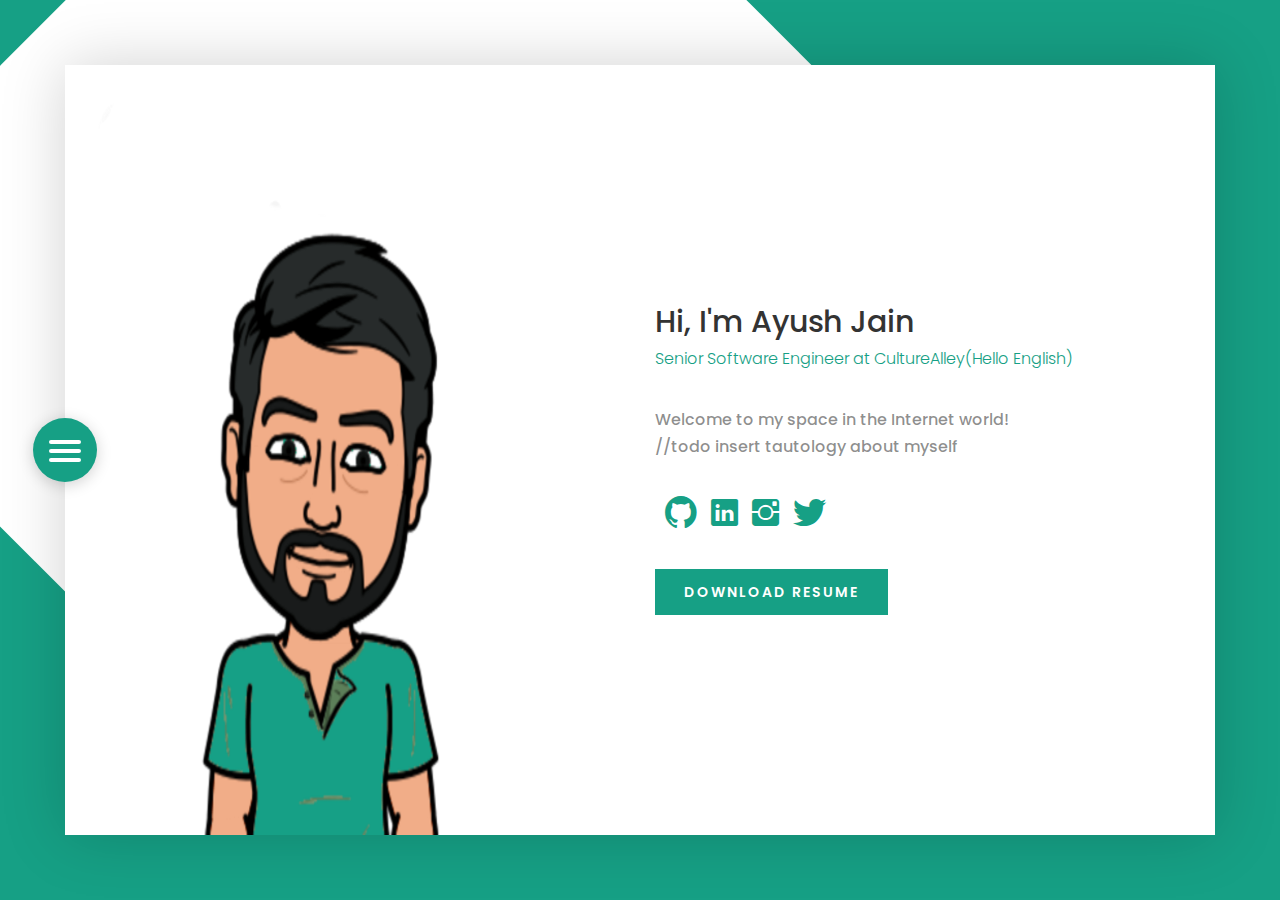
==== index.html @ be6bb4eb "fix typo" ====
<!DOCTYPE html>
<html class='no-js' >
	<head>
		<meta charset="utf-8">
		<meta http-equiv="X-UA-Compatible" content="IE=edge">
		<meta name="viewport" content="width=device-width, initial-scale=1">
		<meta name="description" content="#coder #developer #system_designer #change_maker #geek" />
		<meta name="keywords" content="coder,developer,system_designer,change_maker,geek" />

		<!--page-title-->
		<title>Ayush Jain - Software Developer</title>
		<link rel = "icon" href =  "favicon.ico" type = "image/x-icon"> 

		<!--[if lt IE 9]>
		  <script src="//html5shim.googlecode.com/svn/trunk/html5.js"></script>
		<![endif]-->

		<script>
 		 
 		 
		</script>

		<!--========================================================================
			CSS Stylesheets
		=========================================================================-->
		<link rel='stylesheet' type='text/css' href='bootstrap/css/bootstrap.min.css' >
		<link rel='stylesheet' type='text/css' href='css/ionicons.min.css' >
		<link rel='stylesheet' type='text/css' href='css/owl.carousel.css' >
		<link rel='stylesheet' type='text/css' href='css/linea.css' >
		<link rel='stylesheet' type='text/css' href='css/magnific-popup.css' >
		<link rel='stylesheet' type='text/css' href='css/style.css' >
		<link rel='stylesheet' type='text/css' href='css/color-seagreen.css' >

	</head>
	<body>

		<!--========================================================================
			Preloader
		=========================================================================-->
		<div id='preloader' >

			<div class='loader' >

				<div class='img' >
					<img src='./img/loader.gif' alt>
				</div>
				<span>Loading...</span>

			</div>

		</div>

		<!--========================================================================
			main-bg
		=========================================================================-->
		<div class='bg' ></div>

		<!--========================================================================
			main-content wrapper
		=========================================================================-->
		<div class='main-content' >

			<!--menu-button-->
			<a href='#' class='menu-btn' >
				<span class='lines' >
					<span class='l1' ></span>
					<span class='l2' ></span>
					<span class='l3' ></span>
				</span>
			</a>

			<!--menu-->
			<div class='menu' >

				<!--menu items-->
				<nav class='menu-items' >
					<ul>
						<li>
							<a href='#' data-section='home' >
								<i class='ion-ios-home-outline' ></i>
								<span>Home</span>
							</a>
						</li>
						<li>
							<a href='#' data-section='about' >
								<i class='ion-ios-person-outline' ></i>
								<span>About</span>
							</a>
						</li>
						<li>
							<a href='#' data-section='experience' >
								<i class='ion-ios-briefcase-outline' ></i>
								<span>Experience</span>
							</a>
						</li>

						<li>
							<a href='./files/ayush_latex_resume.pdf' data-section='resume' target="_blank" >
								<i class='ion-ios-paper-outline' ></i>
								<span>Resume</span>
							</a>
						</li>
						
					</ul>
				</nav>

			</div>

			<!--========================================================================
				Home Section
			=========================================================================-->
			<section id='home' class='section main-section active' >
				<div class='row' >
					<div class='col-lg-6 col-md-5 col-xs-12 img-col-main' >

						<!--your image-->
						<div class='person-img' >
							<img src='./img/person.png' alt>
						</div>

					</div>
					<div class='col-lg-6 col-md-7 col-xs-12 text-col-main' >
						<div class='intro-text-col' >
							<div class='inner' >

								<div class='intro-text' >

									<!--your-name-->
									<h2>Hi, I'm Ayush Jain</h2>

									<!--your-summarized explanation-->
									<span>Senior Software Engineer at CultureAlley(Hello English)</span>

									<!--your-information-->
									<p>
										Welcome to my space in the Internet world!
										<br>
										//todo insert tautology about myself
									</p>

                                    <!--social-icons-->
                                   <p>
                                   <a href='https://github.com/iamayushjain' class='ion-social-github custom-icon' target='_blank'></a>
                                   <a href='https://linkedin.com/in/ayushjain2911/' class='ion-social-linkedin custom-icon' target='_blank'></a>
                                   <a href='https://www.instagram.com/iamayushjain/' class='ion-social-instagram custom-icon' target='_blank'></a>
                                   <a href='https://twitter.com/ayushjain2911/' class='ion-social-twitter custom-icon' target='_blank' ></a>
                                   </p>

									<!--intro-buttons-->
									<div class='intro-btns' >
										<a href='./files/ayush_latex_resume.pdf' class='btn-material section-toggle' target='_blank'>
											Download Resume
										</a>
									</div>

								</div>

							</div>
						</div>
					</div>
				</div>
			</section>

			<!--========================================================================
				About Section
			=========================================================================-->
			<section id='about' class='section about-section' >
				<div class='container-fluid' >
					<div class='block about-block' >

						<!--section-header-->
						<div class='section-header' >
							<h2>About Me</h2>
							<p>A developer, an explorer and a geek</p>
						</div>

						<div class='row' >
							<div class='col-md-4' >

								<!--info-list-->
								<ul class='info-list' >
									<li>
										<strong>Name:</strong>
										<span>Ayush Jain</span>
									</li>
									<li>
										<strong>Job:</strong>
										<span>Senior Software Engineer</span>
									</li>
									<li>
										<strong>Education:</strong>
										<span>Galgotias College of Engineering And Technology</span>
									</li>
									<li>
										<strong>Degree:</strong>
										<span>B. Tech(Hons.), Information Technology</span>
									</li>
								</ul>

							</div>
							<div class='col-md-8' >

								<!--about-text-->
								<div class='about-text' >
									<p>
										I am currently designing scalable systems for CultureAlley(Hello English). I enjoy exploring & learning to optimize the mechanism to get any task done.
									</p>
									<p>
										I am involved in various other community chapters like Google Developer Group (GDG) across cities. I also enjoy sharing my learning with enthusiastic learner across the community. And have participated and endorse Hackathons across the communities.
									</p>
									<p>

										During my spare time, I love watching science fiction such as Doctor Who, Back to the Future, Star Wars, Star trek, and the list goes on.
									</p>
									<p>
										In a nutshell, I am a technological evangelist and a geek.
									</p>
								</div>

							</div>
						</div>
					</div>
					<div class='block services-block' >

						<!--section-header-->
						<div class='section-header' >
							<h2>My Ideologies</h2>
							<p>Ideologies are multiple. Mine are selective</p>
						</div>

						<!--services-->
						<div class='row' >

							<div class='col-md-4' >

								<!--service-->
								<div class='service' >
									<i class='icon-basic-keyboard' ></i>
									<h4>Code</h4>
									<p>
										Making the world a better place <i class="ion-coffee"></i>
									</p>
								</div>

							</div>
							<div class='col-md-4' >

								<!--service-->
								<div class='service' >
									<i class='ion-ios-tennisball-outline' ></i>
									<h4>Play</h4>
									<p>
										Strategize over laziness. <i class="ion-android-happy"></i>
									</p>
								</div>

							</div>
							<div class='col-md-4' >

								<!--service-->
								<div class='service' >
									<i class='ion-android-bulb' ></i>
									<h4>Work</h4>
									<p>
										Be Productive. <i class="ion-heart"></i>
									</p>
								</div>

							</div>
						</div>

					</div>

					<div class='block skills-block' >

						<!--section-header-->
						<div class='section-header' >
							<h2>My Skills</h2>
							<p>My strength is defined by my skills</p>
						</div>

						<!--skills-->
						<div class='row' >

							<!--skills-column-1-->
							<div class='col-md-6' >

								<div class='skill' data-percent='80' >
									<h4>Java</h4>
								</div>

								<div class='skill' data-percent='90' >
									<h4>php</h4>
								</div>

								<div class='skill' data-percent='80' >
									<h4>Mysql</h4>
								</div>

								<div class='skill' data-percent='75' >
									<h4>Redis</h4>
								</div>

								<div class='skill' data-percent='75' >
									<h4>Elastic Search</h4>
								</div>
							
							</div>

							<!--skills-column-2-->
							<div class='col-md-6' >

								<div class='skill' data-percent='75' >
									<h4>Java Script</h4>
								</div>

								<div class='skill' data-percent='80' >
									<h4>Big Query</h4>
								</div>

								<div class='skill' data-percent='70' >
									<h4>NoSql</h4>
								</div>

								<div class='skill' data-percent='75' >
									<h4>Dialogflow</h4>
								</div>

								<div class='skill' data-percent='65' >
									<h4>Data Visualization</h4>
								</div>

							</div>

						</div>

					</div>


			</section>

			<!--========================================================================
				Experience Section
			=========================================================================-->
			<section id='experience' class='section resume-section' >
				<div class='container-fluid' >

					<!--experience-block-->
					<div class='block timeline-block experience-block' >

						<!--section-header-->
						<div class='section-header' >
							<h2>My Experience</h2>
							<p>Places where my skills where tested</p>
						</div>

						<!--experience-timeline-->
						<ul class='timeline' >

							<li>
								<div class='timeline-content' >
									<h4>CultureAlley</h4>
									<ul class='timeline' >
										<li><div class = 'timeline-multiple-content'><span>Senior Software Engineer - March 2019 to Present</span>
									<p>
										− Designed and built an in-house A/B testing platform.<br>
										− Working directly with the product team, learning and providing strategy related to product designing.<br>
										− Introduced and set up the pipelines for protocol buffers and object serialization.<br>
										− Developed pipelines for different Caching algorithms to reduce database calls over Redis and Memcached.<br>
									</p>
								</div></li>
									

									<li><div class = 'timeline-multiple-content'><span>Software Engineer - June 2017 to March 2019</span>
									<p>
										− Developed pipelines for Data visualization tools for real-time analytics for ease diving into the details.<br>
										− Build various algorithms on Elasticsearch, Redis for seamless user interaction.<br>
										− Designed and built the first Hindi language application for Actions On Google using Dialogflow.<br>
										− Integrated Dialogflow to automate approx 60% of the daily user helpline queries.<br>
										− Developed many other APIs, android modules and internal tools for the company.<br>
									</p></div></li>
								</div>
							</li>
							<li>
								<div class='timeline-content' >
									<h4>Delhi Technological University(DTU)</h4>
									<span>Research Intern - March 2017 to April 2017</span>
									<p>
										− Learned different concepts related to the application of soft computing in Recommendations System.
										<br>
										− Built a SentiConceptNet from ConceptNet in a similar way SentiWordNet was built from WordNet, to increase the efficiency of sentimental analysis.
									</p>	

								</div>
							</li>
							<li>
								<div class='timeline-content' >
									<h4>Toppr</h4>
									<span>Software Engineer Intern- June 2017 to March 2019</span>
									<p>
										− Responsible for managing and developing their product 'Toppr Learn'.<br>
										− Integrated OCR and Elasticsearch in the teacher's panel helping them to search student's doubts via image much faster, thus reducing the doubt answering time by 40%.
									</p>
								</div>
							</li>
							<li>
								<div class='timeline-content' >
									<h4>CultureAlley</h4>
									<span>Software Engineer Intern- June 2017 to March 2019</span>
									<p>
										− Built a speech recognition/grading application and implemented it on Android.<br>
										− Integrated VoIP application module on Android.<br>
										− Design application to cluster and segregate audio files based on text, pronunciation, pitch, etc using multiple data mining algorithms.
									</p>

								</div>
							</li>							
						</ul>

					</div>

				</div>
			</section>

			<!--========================================================================
				Contact Section
			=========================================================================-->
			<section id='contact' class='section contact-section' >

				<div class='container-fluid' >
					<div class='block about-block' >

						<!--section-header-->
						<div class='section-header' >
							<h1>Mail :</h1>
							<p>ayushjain2911@gmail.com</p>
						</div>

					 </div>
				</div>

			</section>

		</div>

		<!--========================================================================
			JavaScript Files
		=========================================================================-->
		<script src='js/jquery.min.js' ></script>
		<script src='js/jquery.shuffle.min.js' ></script>
		<script src='js/owl.carousel.min.js' ></script>
		<script src='js/jquery.magnific-popup.min.js' ></script>
		<script src='js/validator.min.js' ></script>
		<script src='js/script.js' ></script>

	</body>
</html>
---- css/linea.css ----
@charset "UTF-8";

@font-face {
  font-family: "linea";
  src:url("../fonts/linea.eot");
  src:url("../fonts/linea.eot?#iefix") format("embedded-opentype"),
    url("../fonts/linea.woff") format("woff"),
    url("../fonts/linea.ttf") format("truetype"),
    url("../fonts/linea.svg#linea") format("svg");
  font-weight: normal;
  font-style: normal;

}

[data-icon]:before {
  font-family: "linea" !important;
  content: attr(data-icon);
  font-style: normal !important;
  font-weight: normal !important;
  font-variant: normal !important;
  text-transform: none !important;
  speak: none;
  line-height: 1;
  -webkit-font-smoothing: antialiased;
  -moz-osx-font-smoothing: grayscale;
}

[class^="icon-"]:before,
[class*=" icon-"]:before {
  font-family: "linea" !important;
  font-style: normal !important;
  font-weight: normal !important;
  font-variant: normal !important;
  text-transform: none !important;
  speak: none;
  line-height: 1;
  -webkit-font-smoothing: antialiased;
  -moz-osx-font-smoothing: grayscale;
}

.icon-basic-accelerator:before {
  content: "a";
}
.icon-basic-alarm:before {
  content: "b";
}
.icon-basic-anchor:before {
  content: "c";
}
.icon-basic-anticlockwise:before {
  content: "d";
}
.icon-basic-archive:before {
  content: "e";
}
.icon-basic-archive-full:before {
  content: "f";
}
.icon-basic-ban:before {
  content: "g";
}
.icon-basic-battery-charge:before {
  content: "h";
}
.icon-basic-battery-empty:before {
  content: "i";
}
.icon-basic-battery-full:before {
  content: "j";
}
.icon-basic-battery-half:before {
  content: "k";
}
.icon-basic-bolt:before {
  content: "l";
}
.icon-basic-book:before {
  content: "m";
}
.icon-basic-book-pen:before {
  content: "n";
}
.icon-basic-book-pencil:before {
  content: "o";
}
.icon-basic-bookmark:before {
  content: "p";
}
.icon-basic-calculator:before {
  content: "q";
}
.icon-basic-calendar:before {
  content: "r";
}
.icon-basic-cards-diamonds:before {
  content: "s";
}
.icon-basic-cards-hearts:before {
  content: "t";
}
.icon-basic-case:before {
  content: "u";
}
.icon-basic-chronometer:before {
  content: "v";
}
.icon-basic-clessidre:before {
  content: "w";
}
.icon-basic-clock:before {
  content: "x";
}
.icon-basic-clockwise:before {
  content: "y";
}
.icon-basic-cloud:before {
  content: "z";
}
.icon-basic-clubs:before {
  content: "A";
}
.icon-basic-compass:before {
  content: "B";
}
.icon-basic-cup:before {
  content: "C";
}
.icon-basic-diamonds:before {
  content: "D";
}
.icon-basic-display:before {
  content: "E";
}
.icon-basic-download:before {
  content: "F";
}
.icon-basic-exclamation:before {
  content: "G";
}
.icon-basic-eye:before {
  content: "H";
}
.icon-basic-eye-closed:before {
  content: "I";
}
.icon-basic-female:before {
  content: "J";
}
.icon-basic-flag1:before {
  content: "K";
}
.icon-basic-flag2:before {
  content: "L";
}
.icon-basic-floppydisk:before {
  content: "M";
}
.icon-basic-folder:before {
  content: "N";
}
.icon-basic-folder-multiple:before {
  content: "O";
}
.icon-basic-gear:before {
  content: "P";
}
.icon-basic-geolocalize-01:before {
  content: "Q";
}
.icon-basic-geolocalize-05:before {
  content: "R";
}
.icon-basic-globe:before {
  content: "S";
}
.icon-basic-gunsight:before {
  content: "T";
}
.icon-basic-hammer:before {
  content: "U";
}
.icon-basic-headset:before {
  content: "V";
}
.icon-basic-heart:before {
  content: "W";
}
.icon-basic-heart-broken:before {
  content: "X";
}
.icon-basic-helm:before {
  content: "Y";
}
.icon-basic-home:before {
  content: "Z";
}
.icon-basic-info:before {
  content: "0";
}
.icon-basic-ipod:before {
  content: "1";
}
.icon-basic-joypad:before {
  content: "2";
}
.icon-basic-key:before {
  content: "3";
}
.icon-basic-keyboard:before {
  content: "4";
}
.icon-basic-laptop:before {
  content: "5";
}
.icon-basic-life-buoy:before {
  content: "6";
}
.icon-basic-lightbulb:before {
  content: "7";
}
.icon-basic-link:before {
  content: "8";
}
.icon-basic-lock:before {
  content: "9";
}
.icon-basic-lock-open:before {
  content: "!";
}
.icon-basic-magic-mouse:before {
  content: "\"";
}
.icon-basic-magnifier:before {
  content: "#";
}
.icon-basic-magnifier-minus:before {
  content: "$";
}
.icon-basic-magnifier-plus:before {
  content: "%";
}
.icon-basic-mail:before {
  content: "&";
}
.icon-basic-mail-multiple:before {
  content: "'";
}
.icon-basic-mail-open:before {
  content: "(";
}
.icon-basic-mail-open-text:before {
  content: ")";
}
.icon-basic-male:before {
  content: "*";
}
.icon-basic-map:before {
  content: "+";
}
.icon-basic-message:before {
  content: ",";
}
.icon-basic-message-multiple:before {
  content: "-";
}
.icon-basic-message-txt:before {
  content: ".";
}
.icon-basic-mixer2:before {
  content: "/";
}
.icon-basic-mouse:before {
  content: ":";
}
.icon-basic-notebook:before {
  content: ";";
}
.icon-basic-notebook-pen:before {
  content: "<";
}
.icon-basic-notebook-pencil:before {
  content: "=";
}
.icon-basic-paperplane:before {
  content: ">";
}
.icon-basic-pencil-ruler:before {
  content: "?";
}
.icon-basic-pencil-ruler-pen:before {
  content: "@";
}
.icon-basic-photo:before {
  content: "[";
}
.icon-basic-picture:before {
  content: "]";
}
.icon-basic-picture-multiple:before {
  content: "^";
}
.icon-basic-pin1:before {
  content: "_";
}
.icon-basic-pin2:before {
  content: "`";
}
.icon-basic-postcard:before {
  content: "{";
}
.icon-basic-postcard-multiple:before {
  content: "|";
}
.icon-basic-printer:before {
  content: "}";
}
.icon-basic-question:before {
  content: "~";
}
.icon-basic-rss:before {
  content: "\\";
}
.icon-basic-server:before {
  content: "\e000";
}
.icon-basic-server2:before {
  content: "\e001";
}
.icon-basic-server-cloud:before {
  content: "\e002";
}
.icon-basic-server-download:before {
  content: "\e003";
}
.icon-basic-server-upload:before {
  content: "\e004";
}
.icon-basic-settings:before {
  content: "\e005";
}
.icon-basic-share:before {
  content: "\e006";
}
.icon-basic-sheet:before {
  content: "\e007";
}
.icon-basic-sheet-multiple:before {
  content: "\e008";
}
.icon-basic-sheet-pen:before {
  content: "\e009";
}
.icon-basic-sheet-pencil:before {
  content: "\e00a";
}
.icon-basic-sheet-txt:before {
  content: "\e00b";
}
.icon-basic-signs:before {
  content: "\e00c";
}
.icon-basic-smartphone:before {
  content: "\e00d";
}
.icon-basic-spades:before {
  content: "\e00e";
}
.icon-basic-spread:before {
  content: "\e00f";
}
.icon-basic-spread-bookmark:before {
  content: "\e010";
}
.icon-basic-spread-text:before {
  content: "\e011";
}
.icon-basic-spread-text-bookmark:before {
  content: "\e012";
}
.icon-basic-star:before {
  content: "\e013";
}
.icon-basic-tablet:before {
  content: "\e014";
}
.icon-basic-target:before {
  content: "\e015";
}
.icon-basic-todo:before {
  content: "\e016";
}
.icon-basic-todo-pen:before {
  content: "\e017";
}
.icon-basic-todo-pencil:before {
  content: "\e018";
}
.icon-basic-todo-txt:before {
  content: "\e019";
}
.icon-basic-todolist-pen:before {
  content: "\e01a";
}
.icon-basic-todolist-pencil:before {
  content: "\e01b";
}
.icon-basic-trashcan:before {
  content: "\e01c";
}
.icon-basic-trashcan-full:before {
  content: "\e01d";
}
.icon-basic-trashcan-refresh:before {
  content: "\e01e";
}
.icon-basic-trashcan-remove:before {
  content: "\e01f";
}
.icon-basic-upload:before {
  content: "\e020";
}
.icon-basic-usb:before {
  content: "\e021";
}
.icon-basic-video:before {
  content: "\e022";
}
.icon-basic-watch:before {
  content: "\e023";
}
.icon-basic-webpage:before {
  content: "\e024";
}
.icon-basic-webpage-img-txt:before {
  content: "\e025";
}
.icon-basic-webpage-multiple:before {
  content: "\e026";
}
.icon-basic-webpage-txt:before {
  content: "\e027";
}
.icon-basic-world:before {
  content: "\e028";
}
.icon-ecommerce-bag:before {
  content: "\e029";
}
.icon-ecommerce-bag-check:before {
  content: "\e02a";
}
.icon-ecommerce-bag-cloud:before {
  content: "\e02b";
}
.icon-ecommerce-bag-download:before {
  content: "\e02c";
}
.icon-ecommerce-bag-minus:before {
  content: "\e02d";
}
.icon-ecommerce-bag-plus:before {
  content: "\e02e";
}
.icon-ecommerce-bag-refresh:before {
  content: "\e02f";
}
.icon-ecommerce-bag-remove:before {
  content: "\e030";
}
.icon-ecommerce-bag-search:before {
  content: "\e031";
}
.icon-ecommerce-bag-upload:before {
  content: "\e032";
}
.icon-ecommerce-banknote:before {
  content: "\e033";
}
.icon-ecommerce-banknotes:before {
  content: "\e034";
}
.icon-ecommerce-basket:before {
  content: "\e035";
}
.icon-ecommerce-basket-check:before {
  content: "\e036";
}
.icon-ecommerce-basket-cloud:before {
  content: "\e037";
}
.icon-ecommerce-basket-download:before {
  content: "\e038";
}
.icon-ecommerce-basket-minus:before {
  content: "\e039";
}
.icon-ecommerce-basket-plus:before {
  content: "\e03a";
}
.icon-ecommerce-basket-refresh:before {
  content: "\e03b";
}
.icon-ecommerce-basket-remove:before {
  content: "\e03c";
}
.icon-ecommerce-basket-search:before {
  content: "\e03d";
}
.icon-ecommerce-basket-upload:before {
  content: "\e03e";
}
.icon-ecommerce-bath:before {
  content: "\e03f";
}
.icon-ecommerce-cart:before {
  content: "\e040";
}
.icon-ecommerce-cart-check:before {
  content: "\e041";
}
.icon-ecommerce-cart-cloud:before {
  content: "\e042";
}
.icon-ecommerce-cart-content:before {
  content: "\e043";
}
.icon-ecommerce-cart-download:before {
  content: "\e044";
}
.icon-ecommerce-cart-minus:before {
  content: "\e045";
}
.icon-ecommerce-cart-plus:before {
  content: "\e046";
}
.icon-ecommerce-cart-refresh:before {
  content: "\e047";
}
.icon-ecommerce-cart-remove:before {
  content: "\e048";
}
.icon-ecommerce-cart-search:before {
  content: "\e049";
}
.icon-ecommerce-cart-upload:before {
  content: "\e04a";
}
.icon-ecommerce-cent:before {
  content: "\e04b";
}
.icon-ecommerce-colon:before {
  content: "\e04c";
}
.icon-ecommerce-creditcard:before {
  content: "\e04d";
}
.icon-ecommerce-diamond:before {
  content: "\e04e";
}
.icon-ecommerce-dollar:before {
  content: "\e04f";
}
.icon-ecommerce-euro:before {
  content: "\e050";
}
.icon-ecommerce-franc:before {
  content: "\e051";
}
.icon-ecommerce-gift:before {
  content: "\e052";
}
.icon-ecommerce-graph1:before {
  content: "\e053";
}
.icon-ecommerce-graph2:before {
  content: "\e054";
}
.icon-ecommerce-graph3:before {
  content: "\e055";
}
.icon-ecommerce-graph-decrease:before {
  content: "\e056";
}
.icon-ecommerce-graph-increase:before {
  content: "\e057";
}
.icon-ecommerce-guarani:before {
  content: "\e058";
}
.icon-ecommerce-kips:before {
  content: "\e059";
}
.icon-ecommerce-lira:before {
  content: "\e05a";
}
.icon-ecommerce-megaphone:before {
  content: "\e05b";
}
.icon-ecommerce-money:before {
  content: "\e05c";
}
.icon-ecommerce-naira:before {
  content: "\e05d";
}
.icon-ecommerce-pesos:before {
  content: "\e05e";
}
.icon-ecommerce-pound:before {
  content: "\e05f";
}
.icon-ecommerce-receipt:before {
  content: "\e060";
}
.icon-ecommerce-receipt-bath:before {
  content: "\e061";
}
.icon-ecommerce-receipt-cent:before {
  content: "\e062";
}
.icon-ecommerce-receipt-dollar:before {
  content: "\e063";
}
.icon-ecommerce-receipt-euro:before {
  content: "\e064";
}
.icon-ecommerce-receipt-franc:before {
  content: "\e065";
}
.icon-ecommerce-receipt-guarani:before {
  content: "\e066";
}
.icon-ecommerce-receipt-kips:before {
  content: "\e067";
}
.icon-ecommerce-receipt-lira:before {
  content: "\e068";
}
.icon-ecommerce-receipt-naira:before {
  content: "\e069";
}
.icon-ecommerce-receipt-pesos:before {
  content: "\e06a";
}
.icon-ecommerce-receipt-pound:before {
  content: "\e06b";
}
.icon-ecommerce-receipt-rublo:before {
  content: "\e06c";
}
.icon-ecommerce-receipt-rupee:before {
  content: "\e06d";
}
.icon-ecommerce-receipt-tugrik:before {
  content: "\e06e";
}
.icon-ecommerce-receipt-won:before {
  content: "\e06f";
}
.icon-ecommerce-receipt-yen:before {
  content: "\e070";
}
.icon-ecommerce-receipt-yen2:before {
  content: "\e071";
}
.icon-ecommerce-recept-colon:before {
  content: "\e072";
}
.icon-ecommerce-rublo:before {
  content: "\e073";
}
.icon-ecommerce-rupee:before {
  content: "\e074";
}
.icon-ecommerce-safe:before {
  content: "\e075";
}
.icon-ecommerce-sale:before {
  content: "\e076";
}
.icon-ecommerce-sales:before {
  content: "\e077";
}
.icon-ecommerce-ticket:before {
  content: "\e078";
}
.icon-ecommerce-tugriks:before {
  content: "\e079";
}
.icon-ecommerce-wallet:before {
  content: "\e07a";
}
.icon-ecommerce-won:before {
  content: "\e07b";
}
.icon-ecommerce-yen:before {
  content: "\e07c";
}
.icon-ecommerce-yen2:before {
  content: "\e07d";
}
.icon-music-beginning-button:before {
  content: "\e029";
}
.icon-music-bell:before {
  content: "\e02a";
}
.icon-music-cd:before {
  content: "\e02b";
}
.icon-music-diapason:before {
  content: "\e02c";
}
.icon-music-eject-button:before {
  content: "\e02d";
}
.icon-music-end-button:before {
  content: "\e02e";
}
.icon-music-fastforward-button:before {
  content: "\e02f";
}
.icon-music-headphones:before {
  content: "\e030";
}
.icon-music-ipod:before {
  content: "\e031";
}
.icon-music-loudspeaker:before {
  content: "\e032";
}
.icon-music-microphone:before {
  content: "\e033";
}
.icon-music-microphone-old:before {
  content: "\e034";
}
.icon-music-mixer:before {
  content: "\e035";
}
.icon-music-mute:before {
  content: "\e036";
}
.icon-music-note-multiple:before {
  content: "\e037";
}
.icon-music-note-single:before {
  content: "\e038";
}
.icon-music-pause-button:before {
  content: "\e039";
}
.icon-music-play-button:before {
  content: "\e03a";
}
.icon-music-playlist:before {
  content: "\e03b";
}
.icon-music-radio-ghettoblaster:before {
  content: "\e03c";
}
.icon-music-radio-portable:before {
  content: "\e03d";
}
.icon-music-record:before {
  content: "\e03e";
}
.icon-music-recordplayer:before {
  content: "\e03f";
}
.icon-music-repeat-button:before {
  content: "\e040";
}
.icon-music-rewind-button:before {
  content: "\e041";
}
.icon-music-shuffle-button:before {
  content: "\e042";
}
.icon-music-stop-button:before {
  content: "\e043";
}
.icon-music-tape:before {
  content: "\e044";
}
.icon-music-volume-down:before {
  content: "\e045";
}
.icon-music-volume-up:before {
  content: "\e046";
}
.icon-ecommerce-bag:before {
  content: "\e047";
}
.icon-ecommerce-bag-check:before {
  content: "\e048";
}
.icon-ecommerce-bag-cloud:before {
  content: "\e049";
}
.icon-ecommerce-bag-download:before {
  content: "\e04a";
}
.icon-ecommerce-bag-minus:before {
  content: "\e04b";
}
.icon-ecommerce-bag-plus:before {
  content: "\e04c";
}
.icon-ecommerce-bag-refresh:before {
  content: "\e04d";
}
.icon-ecommerce-bag-remove:before {
  content: "\e04e";
}
.icon-ecommerce-bag-search:before {
  content: "\e04f";
}
.icon-ecommerce-bag-upload:before {
  content: "\e050";
}
.icon-ecommerce-banknote:before {
  content: "\e051";
}
.icon-ecommerce-banknotes:before {
  content: "\e052";
}
.icon-ecommerce-basket:before {
  content: "\e053";
}
.icon-ecommerce-basket-check:before {
  content: "\e054";
}
.icon-ecommerce-basket-cloud:before {
  content: "\e055";
}
.icon-ecommerce-basket-download:before {
  content: "\e056";
}
.icon-ecommerce-basket-minus:before {
  content: "\e057";
}
.icon-ecommerce-basket-plus:before {
  content: "\e058";
}
.icon-ecommerce-basket-refresh:before {
  content: "\e059";
}
.icon-ecommerce-basket-remove:before {
  content: "\e05a";
}
.icon-ecommerce-basket-search:before {
  content: "\e05b";
}
.icon-ecommerce-basket-upload:before {
  content: "\e05c";
}
.icon-ecommerce-bath:before {
  content: "\e05d";
}
.icon-ecommerce-cart:before {
  content: "\e05e";
}
.icon-ecommerce-cart-check:before {
  content: "\e05f";
}
.icon-ecommerce-cart-cloud:before {
  content: "\e060";
}
.icon-ecommerce-cart-content:before {
  content: "\e061";
}
.icon-ecommerce-cart-download:before {
  content: "\e062";
}
.icon-ecommerce-cart-minus:before {
  content: "\e063";
}
.icon-ecommerce-cart-plus:before {
  content: "\e064";
}
.icon-ecommerce-cart-refresh:before {
  content: "\e065";
}
.icon-ecommerce-cart-remove:before {
  content: "\e066";
}
.icon-ecommerce-cart-search:before {
  content: "\e067";
}
.icon-ecommerce-cart-upload:before {
  content: "\e068";
}
.icon-ecommerce-cent:before {
  content: "\e069";
}
.icon-ecommerce-colon:before {
  content: "\e06a";
}
.icon-ecommerce-creditcard:before {
  content: "\e06b";
}
.icon-ecommerce-diamond:before {
  content: "\e06c";
}
.icon-ecommerce-dollar:before {
  content: "\e06d";
}
.icon-ecommerce-euro:before {
  content: "\e06e";
}
.icon-ecommerce-franc:before {
  content: "\e06f";
}
.icon-ecommerce-gift:before {
  content: "\e070";
}
.icon-ecommerce-graph1:before {
  content: "\e071";
}
.icon-ecommerce-graph2:before {
  content: "\e072";
}
.icon-ecommerce-graph3:before {
  content: "\e073";
}
.icon-ecommerce-graph-decrease:before {
  content: "\e074";
}
.icon-ecommerce-graph-increase:before {
  content: "\e075";
}
.icon-ecommerce-guarani:before {
  content: "\e076";
}
.icon-ecommerce-kips:before {
  content: "\e077";
}
.icon-ecommerce-lira:before {
  content: "\e078";
}
.icon-ecommerce-megaphone:before {
  content: "\e079";
}
.icon-ecommerce-money:before {
  content: "\e07a";
}
.icon-ecommerce-naira:before {
  content: "\e07b";
}
.icon-ecommerce-pesos:before {
  content: "\e07c";
}
.icon-ecommerce-pound:before {
  content: "\e07d";
}
.icon-ecommerce-receipt:before {
  content: "\e07e";
}
.icon-ecommerce-receipt-bath:before {
  content: "\e07f";
}
.icon-ecommerce-receipt-cent:before {
  content: "\e080";
}
.icon-ecommerce-receipt-dollar:before {
  content: "\e081";
}
.icon-ecommerce-receipt-euro:before {
  content: "\e082";
}
.icon-ecommerce-receipt-franc:before {
  content: "\e083";
}
.icon-ecommerce-receipt-guarani:before {
  content: "\e084";
}
.icon-ecommerce-receipt-kips:before {
  content: "\e085";
}
.icon-ecommerce-receipt-lira:before {
  content: "\e086";
}
.icon-ecommerce-receipt-naira:before {
  content: "\e087";
}
.icon-ecommerce-receipt-pesos:before {
  content: "\e088";
}
.icon-ecommerce-receipt-pound:before {
  content: "\e089";
}
.icon-ecommerce-receipt-rublo:before {
  content: "\e08a";
}
.icon-ecommerce-receipt-rupee:before {
  content: "\e08b";
}
.icon-ecommerce-receipt-tugrik:before {
  content: "\e08c";
}
.icon-ecommerce-receipt-won:before {
  content: "\e08d";
}
.icon-ecommerce-receipt-yen:before {
  content: "\e08e";
}
.icon-ecommerce-receipt-yen2:before {
  content: "\e08f";
}
.icon-ecommerce-recept-colon:before {
  content: "\e090";
}
.icon-ecommerce-rublo:before {
  content: "\e091";
}
.icon-ecommerce-rupee:before {
  content: "\e092";
}
.icon-ecommerce-safe:before {
  content: "\e093";
}
.icon-ecommerce-sale:before {
  content: "\e094";
}
.icon-ecommerce-sales:before {
  content: "\e095";
}
.icon-ecommerce-ticket:before {
  content: "\e096";
}
.icon-ecommerce-tugriks:before {
  content: "\e097";
}
.icon-ecommerce-wallet:before {
  content: "\e098";
}
.icon-ecommerce-won:before {
  content: "\e099";
}
.icon-ecommerce-yen:before {
  content: "\e09a";
}
.icon-ecommerce-yen2:before {
  content: "\e09b";
}
---- css/style.css ----
@import url(https://fonts.googleapis.com/css?family=Poppins:400,700,600,500,300);
*{
	font-family: Poppins, sans-serif;
}
p{
	line-height:1.6em;
}
img{
	max-width:100%;
}
::-webkit-scrollbar{
	background:#FFF;
	-webkit-box-shadow: 0 0 10px 0 rgba(0,0,0,.18);
	box-shadow: 0 0 10px 0 rgba(0,0,0,.18);
	width:11px;
	height:11px;
}
::-webkit-scrollbar-thumb{
	border:solid 3px #FFF;
	background:#C0C0C0;
}
::-webkit-scrollbar-thumb:hover{
	background:#009688;
}
.text-light{
	color:#727272;
}
.bg{
	background:#009688;
	position:fixed;
	top:0;
	left:0;
	height:100%;
	width:100%;
	overflow:hidden;
	z-index:-1;
}
.bg:before{
	content: ' ';
	position:absolute;
	height:100%;
	margin-top:-260px;
	width:600px;
	background:#FFF;
	z-index:2;
	-webkit-transform:rotate(45deg);
	-moz-transform:rotate(45deg);
	-ms-transform:rotate(45deg);
	-o-transform:rotate(45deg);
	transform:rotate(45deg);
}
.main-content{
	position:fixed;
	z-index:55;
	top:65px;
	left:65px;
	right:65px;
	bottom:65px;
	background:#FFF;
	-webkit-box-shadow: 0 0 60px 0 rgba(0,0,0,.18);
	-moz-box-shadow: 0 0 60px 0 rgba(0,0,0,.18);
	box-shadow: 0 0 60px 0 rgba(0,0,0,.18);
}
.section{
	position:absolute;
	top:0;
	left:0;
	right:0;
	bottom:0;
	-webkit-transition:all .3s ease;
	-moz-transition:all .3s ease;
	transition:all .3s ease;
	overflow-y:auto;
	overflow-x:hidden;
	padding:100px;
	padding-bottom:0;
}
.section:after{
	content: ' ';
	display:block;
	height:100px;
}
body.show-menu .section.active,
.section{
	opacity:0;
	visibility:hidden;
	z-index:95;
}
.section.active{
	opacity:1;
	visibility:visible;
	z-index:100;
}
.section-header{
	position:relative;
	margin-bottom:60px;
}
.section-header > h2{
	font-size:32px;
	font-weight:bold;
	text-transform:uppercase;
	letter-spacing:2px;
	margin:0;
}
.section-header > p{
	color:rgba(0,0,0,.45);
	font-weight:500;
	margin:0;
	margin-top:3px;
}

/*=================================================================================
	Preloader
=================================================================================*/
#preloader{
	position:fixed;
	top:0;
	left:0;
	height:100%;
	width:100%;
	background:#FFF;
	z-index:999;
	-webkit-transition:all .3s ease;
	-moz-transition:all .3s ease;
	transition:all .3s ease;
}
#preloader > .loader{
	position:absolute;
	top:50%;
	left:0;
	right:0;
	text-align:center;
	-webkit-transform:translateY(-50%);
	-moz-transform:translateY(-50%);
	-ms-transform:translateY(-50%);
	-o-transform:translateY(-50%);
	transform:translateY(-50%);
}
#preloader > .loader > span{
	display:block;
	margin-top:25px;
	text-transform:uppercase;
	letter-spacing:2px;
	font-size:10px;
	font-weight:bold;
	color:rgba(0,0,0,.45);
}
.no-js #preloader{
	display:none;
}
body.loaded #preloader{
	opacity:0;
	visibility:hidden;
}


/*=================================================================================
	Menu Design
=================================================================================*/
.menu-btn{
	position:absolute;
	height:64px;
	width:64px;
	line-height:64px;
	border-radius:50%;
	background:#009688;
	-webkit-box-shadow: 0 3px 15px 0 rgba(0,0,0,.18);
	-moz-box-shadow: 0 3px 15px 0 rgba(0,0,0,.18);
	box-shadow: 0 3px 15px 0 rgba(0,0,0,.18);
	top:50%;
	margin-top:-32px;
	left:-32px;
	display:block;
	overflow:hidden;
	text-align:center;
	z-index:999;
	-webkit-transition:all .3s ease;
	-moz-transition:all .3s ease;
	transition:all .3s ease;
}
.menu-btn:hover{
	-webkit-box-shadow: 0 10px 35px 0 rgba(0,0,0,.18);
	-moz-box-shadow: 0 10px 35px 0 rgba(0,0,0,.18);
	box-shadow: 0 10px 35px 0 rgba(0,0,0,.18);
}
.menu-btn > .lines{
	vertical-align:middle;
	display:inline-block;
	*display:inline;
	*zoom:1;
	height:32px;
	width:32px;
	position:relative;
}
.menu-btn > .lines > span{
	position:absolute;
	left:0;
	display:block;
	height:4px;
	border-radius:2px;
	width:32px;
	margin:auto;
	background:#FFF;
	-webkit-transition:all .3s ease;
	-moz-transition:all .3s ease;
	transition:all .3s ease;
}
.menu-btn > .lines > .l1{
	top:5px;
}
.menu-btn > .lines > .l2{
	top:14px;
}
.menu-btn > .lines > .l3{
	top:23px;
}
body.show-menu .menu-btn > .lines > .l2{
	opacity:0;
}
body.show-menu .menu-btn > .lines > .l1,
body.show-menu .menu-btn > .lines > .l3{
	top:50%;
	margin-top:-2px;
}
body.show-menu .menu-btn > .lines > .l1{
	-webkit-transform:rotate(45deg);
	-moz-transform:rotate(45deg);
	-ms-transform:rotate(45deg);
	-o-transform:rotate(45deg);
	transform:rotate(45deg);
}
body.show-menu .menu-btn > .lines > .l3{
	-webkit-transform:rotate(-45deg);
	-moz-transform:rotate(-45deg);
	-ms-transform:rotate(-45deg);
	-o-transform:rotate(-45deg);
	transform:rotate(-45deg);
}
.menu{
	position:absolute;
	background:#FFF;
	top:0;
	left:0;
	height:100%;
	width:100%;
	overflow-y:auto;
	opacity:0;
	visibility:hidden;
	-webkit-transition:all .3s ease;
	-moz-transition:all .3s ease;
	transition:all .3s ease;
	z-index:199;
}
body.show-menu .menu{
	opacity:1;
	visibility:visible;
}
.menu-items{
	position:absolute;
	top:50%;
	width:100%;
	text-align:center;
	-webkit-transform:translate3d(0, -50%, 0);
	-moz-transform:translate3d(0, -50%, 0);
	-ms-transform:translate3d(0, -50%, 0);
	-o-transform:translate3d(0, -50%, 0);
	transform:translate3d(0, -50%, 0);
	z-index:99;
}
.menu-items > ul{
	list-style:none;
	padding:0;
	margin:0;
}
.menu-items > ul > li{
	display:inline-block;
	*display:inline;
	*zoom:1;
	margin:28px;
}
.menu-items > ul > li > a{
	display:block;
	text-decoration:none;
	color:#202020;
	opacity:0;
	-webkit-transition:all .3s ease;
	-moz-transition:all .3s ease;
	transition:all .3s ease;
	-webkit-transform:translateY(15px);
	-moz-transform:translateY(15px);
	-ms-transform:translateY(15px);
	-o-transform:translateY(15px);
	transform:translateY(15px);
}
body.show-menu .menu-items > ul > li > a{
	opacity:1;
	-webkit-transform:translateY(0px);
	-moz-transform:translateY(0px);
	-ms-transform:translateY(0px);
	-o-transform:translateY(0px);
	transform:translateY(0px);
}
.menu-items > ul > li > a > i{
	display:block;
	height:130px;
	width:130px;
	line-height:130px;
	font-size:58px;
	vertical-align:middle;
	background:#F0F0F0;
	-webkit-transition:all .3s ease;
	-moz-transition:all .3s ease;
	transition:all .3s ease;
	border-radius:50%;
}
.menu-items > ul > li > a > i:before{
	line-height:130px;
	vertical-align:middle;
}
.menu-items > ul > li > a > span{
	font-weight:bold;
	text-transform:uppercase;
	letter-spacing:2px;
	font-size:14px;
	margin-top:12px;
	display:block;
	color:#B6B6B6;
	position:relative;
	z-index:9;
	-webkit-transition:all .3s ease;
	-moz-transition:all .3s ease;
	transition:all .3s ease;
}
.menu-items > ul > li > a:hover > i{
	-webkit-box-shadow: 0 10px 40px 0 rgba(0,0,0,.18);
	-moz-box-shadow: 0 10px 40px 0 rgba(0,0,0,.18);
	box-shadow: 0 10px 40px 0 rgba(0,0,0,.18);
	background:#009688;
	color:#FFF;
}
.menu-items > ul > li > a:hover > span{
	color:#202020;
}
body.show-menu .menu-items > ul > li:nth-of-type(1) > a{
	-webkit-transition-delay:.4s;
	-moz-transition-delay:.4s;
	transition-delay:.4s;
}
body.show-menu .menu-items > ul > li:nth-of-type(2) > a{
	-webkit-transition-delay:.5s;
	-moz-transition-delay:.5s;
	transition-delay:.5s;
}
body.show-menu .menu-items > ul > li:nth-of-type(3) > a{
	-webkit-transition-delay:.6s;
	-moz-transition-delay:.6s;
	transition-delay:.6s;
}
body.show-menu .menu-items > ul > li:nth-of-type(4) > a{
	-webkit-transition-delay:.7s;
	-moz-transition-delay:.7s;
	transition-delay:.7s;
}
body.show-menu .menu-items > ul > li:nth-of-type(5) > a{
	-webkit-transition-delay:.8s;
	-moz-transition-delay:.8s;
	transition-delay:.8s;
}
body.show-menu .menu-items > ul > li:nth-of-type(6) > a{
	-webkit-transition-delay:.9s;
	-moz-transition-delay:.9s;
	transition-delay:.9s;
}
body.show-menu .menu-items > ul > li:nth-of-type(7) > a{
	-webkit-transition-delay:1s;
	-moz-transition-delay:1s;
	transition-delay:1s;
}



/*=================================================================================
	Main Section
=================================================================================*/
.main-section{
	overflow:visible;
	padding:0;
}
.main-section,
.main-section > .row,
.main-section > .row > div{
	height:100%;
	position:relative;
}
.person-img{
	position:absolute;
	bottom:0;
	top:-55px;
	left:0;
	right:0;
	text-align:center;
	z-index:44;
}
.person-img > img{
	width:auto;
	height:100%;
}
.text-col-main{
	overflow:auto;
	height:100%;
}
.intro-text-col{
	position:relative;
	height:100%;
	width:100%;
	display:table;
	overflow-y:auto;
}
.intro-text-col > .inner{
	height:100%;
	width:100%;
	vertical-align:middle;
	display:table-cell;
}
.intro-text{
	padding:60px 100px;
	padding-left:0;
}
.intro-text > h1{
	font-weight:bold;
	font-size:50px;
	line-height:1.4em;
	margin:0;
	letter-spacing:2px;
	text-transform:uppercase;
}
.intro-text > span{
	font-size:16px;
	color:#009688;
	font-weight:300;
}
.intro-text > p{
	font-size:16px;
	color:#727272;
	color:rgba(0,0,0,.45);
	margin:0;
	font-weight:500;
	margin-top:35px;
	line-height:1.7em;
}
.intro-text > .intro-btns{
	margin-top:35px;
}
.intro-text > .intro-btns > .btn-material{
	margin-right:15px;
}
a.btn-material{
	color:#FFF;
}
.btn-material{
	position:relative;
	padding:11px 27px;
	border:solid 2px #009688;
	background:#009688;
	text-align:center;
	display:inline-block;
	*display:inline;
	*zoom:1;
	text-decoration:none !important;
	color:#FFF;
	text-transform:uppercase;
	letter-spacing:2px;
	font-weight:600;
	-webkit-transition:all .3s ease;
	-moz-transition:all .3s ease;
	transition:all .3s ease;
}
.btn-material:hover{
	-webkit-box-shadow: 0 10px 35px 0 rgba(0,0,0,.14);
	-moz-box-shadow: 0 10px 35px 0 rgba(0,0,0,.14);
	box-shadow: 0 10px 35px 0 rgba(0,0,0,.14);
}
.btn-material.btn-secondary{
	background:#FFF;
	color:#727272;
	-webkit-box-shadow: none;
	-moz-box-shadow: none;
	box-shadow: none;
	border-color:transparent;
}
.btn-material.btn-secondary:hover{
	border-color:#009688;
	color:#009688;
}


/*=================================================================================
	About Section
=================================================================================*/

/*== About Block ==*/
.about-text > p{
	margin:0;
	font-weight:500;
	color:rgba(0,0,0,.45);
	margin-bottom:10px;
}
.info-list{
	margin:0;
	padding:0;
	list-style:none;
	margin-top:-12px;
}
.info-list > li{
	padding:13px 10px;
	background:#FFF;
	border-bottom:solid 1px rgba(0,0,0,.1);
	margin-top:2px;
}
.info-list > li:last-of-type{
	border-color:transparent;
}
.info-list > li > strong{
	text-transform:uppercase;
	letter-spacing:2px;
	font-weight:bold;
	margin-right:5px;
}
.info-list > li > span{
	color:rgba(0,0,0,.45);
	font-weight:500;
}

/*== Services Block ==*/
.services-block{
	padding-top:100px;
}
.service{
	position:relative;
	padding:40px 35px;
	-webkit-box-shadow: 0 1px 4px 0 rgba(0,0,0,.2);
	-moz-box-shadow: 0 1px 4px 0 rgba(0,0,0,.2);
	box-shadow: 0 1px 4px 0 rgba(0,0,0,.2);
	-webkit-transition:all .3s ease;
	-moz-transition:all .3s ease;
	transition:all .3s ease;
}
.service:hover{
	-webkit-box-shadow: 0 15px 50px 0 rgba(0,0,0,.14);
	-moz-box-shadow: 0 15px 50px 0 rgba(0,0,0,.14);
	box-shadow: 0 15px 50px 0 rgba(0,0,0,.14);
}
.service > i{
	font-size:0;
	text-align:center;
}
.service > i:before{
	font-size:64px;
	line-height:1em;
	vertical-align:middle;
}
.service > h4{
	margin-top:35px;
	margin-bottom:25px;
	font-weight:bold;
	text-transform:uppercase;
	letter-spacing:2px;
}
.service > p{
	margin:0;
	color:rgba(0,0,0,.45);
	font-weight:500;
}

/*== Skills Block ==*/
.skills-block{
	padding-top:100px;
}
.skill{
	position:relative;
}
.skill{
	margin-bottom:40px;
}
.skill:last-of-type{
	margin-bottom:0;
}
.skill > h4{
	margin-bottom:8px;
	margin-top:0;
	font-size:14px;
}
.skill > .skill-bar{
	-webkit-box-shadow: 0 1px 4px 0 rgba(0,0,0,.2);
	-moz-box-shadow: 0 1px 4px 0 rgba(0,0,0,.2);
	box-shadow: 0 1px 4px 0 rgba(0,0,0,.2);
	background:#FAFAFA;
	position:relative;
	height:12px;
}
.skill > .skill-bar > .percent{
	height:100%;
	width:10%;
	background:#009688;
}

/*== Pricing Block ==*/
.pricing-block{
	padding-top:100px;
}
.p-table{
	position:relative;
	padding:40px;
	-webkit-box-shadow: 0 1px 4px 0 rgba(0,0,0,.2);
	-moz-box-shadow: 0 1px 4px 0 rgba(0,0,0,.2);
	box-shadow: 0 1px 4px 0 rgba(0,0,0,.2);
	text-align:center;
	-webkit-transition:all .3s ease;
	-moz-transition:all .3s ease;
	transition:all .3s ease;
}
.p-table:hover{
	-webkit-box-shadow: 0 15px 50px 0 rgba(0,0,0,.14);
	-moz-box-shadow: 0 15px 50px 0 rgba(0,0,0,.14);
	box-shadow: 0 15px 50px 0 rgba(0,0,0,.14);
}
.p-table > .header{
	margin-bottom:25px;
}
.p-table > .header > h4{
	text-transform:uppercase;
	font-weight:bold;
	font-size:26px;
	letter-spacing:2px;
	margin:0;
	margin-bottom:45px;
}
.p-table > .header > .price{
	position:relative;
	height:96px;
	line-height:96px;
}
.p-table > .header > .price > span{
	display:inline-block;
	*display:inline;
	*zoom:1;
	position:relative;
}
.p-table > .header > .price > .currency{
	vertical-align:top;
	top:-22px;
	font-size:16px;
}
.p-table > .header > .price > .amount{
	font-size:84px;
	font-weight:bold;
}
.p-table > .header > .price > .period{
	vertical-align:baseline;
	color:#727272;
	color:rgba(0,0,0,.45);
	top:-4px;
	letter-spacing:2px;
	font-size:12px;
	text-transform:uppercase;
}
.p-table > .items{
	margin:0;
	padding:0;
	list-style:none;
	margin-bottom:35px;
}
.p-table > .items > li{
	padding:7px 0;
	color:rgba(0,0,0,.45);
	font-weight:500;
}

/*=================================================================================
	Resume Section
=================================================================================*/

/*== Timeline Block ==*/
.timeline{
	padding:0;
	margin:0;
	list-style:none;
	position:relative;
	padding:40px 0;
	padding-left:30px;
}
.timeline:before{
	content: ' ';
	position:absolute;
	width:2px;
	height:100%;
	top:0;
	left:0;
	background:#F0F0F0;
}
.timeline > li:last-of-type{
	margin-bottom:0;
}
.timeline > li{
	position:relative;
	margin-bottom:40px;
}
.timeline > li:before{
	content: ' ';
	position:absolute;
	height:16px;
	width:16px;
	border:solid 4px #009688;
	border-radius:50%;
	left:-37px;
	background:#FFF;
	top:10px;
}
.timeline > li > .timeline-content{
	padding:20px;
	position:relative;
	background:#FFF;
	border-left:solid 3px #009688;
	-webkit-box-shadow: 0 2px 6px 0 rgba(0,0,0,.2);
	-moz-box-shadow: 0 2px 6px 0 rgba(0,0,0,.2);
	box-shadow: 0 2px 6px 0 rgba(0,0,0,.2);
}
.timeline > li > .timeline-content:before{
	content: ' ';
	position:absolute;
	width:37px;
	height:2px;
	background:#009688;
	left:-37px;
	top:17px;
	z-index:-1;
}
.timeline > li > .timeline-content > h4{
	font-weight:bold;
	text-transform:uppercase;
	letter-spacing:2px;
	margin:0;
}
.timeline > li > .timeline-content > span{
	color:#009688;
}
.timeline > li > .timeline-content > p,.timeline > li > .timeline-multiple-content > p {
	margin:0;
	margin-top:15px;
	color:rgba(0,0,0,.45);
	font-weight:500;
}

/*== Testimonials Block ==*/
.testimonials-block{
	padding-top:100px;
}
.testimonial{
	position:relative;
}
.testimonial > .icon{
	font-size:70px;
	color:#009688;
	position:absolute;
	top:0;
	left:0;
	z-index:9;
}
.testimonial > .content{
	margin:15px;
	margin-left:35px;
	padding:20px;
	padding-left:35px;
	font-size:14px;
	background:#FFF;
	box-shadow:0 2px 6px 0 rgba(0,0,0,.2);
	position:relative;
}
.testimonial > .content > p{
	margin:0;
}
.testimonial > .content > .author-info{
	margin-top:25px;
}
.testimonial > .content > .author-info > h4{
	text-transform:uppercase;
	font-weight:bold;
	letter-spacing:2px;
	margin:0;
	font-size:16px;
}
.testimonial > .content > .author-info > span{
	font-weight:500;
	color:rgba(0,0,0,.45);
	font-size:12px;
}
.owl-controls{
	margin-top:40px;
}
.owl-dots{
	font-size:0;
}
.owl-dots > .owl-dot{
	display:inline-block;
	*display:inline;
	*zoom:1;
	margin-right:10px;
}
.owl-dots > .owl-dot > span{
	display:block;
	height:8px;
	width:44px;
	background:#FAFAFA;
	-webkit-transition:all .3s ease;
	-moz-transition:all .3s ease;
	transition:all .3s ease;
	-webkit-box-shadow: 0 2px 4px 0 rgba(0,0,0,.2);
	-moz-box-shadow: 0 2px 4px 0 rgba(0,0,0,.2);
	box-shadow: 0 2px 4px 0 rgba(0,0,0,.2);
}
.owl-dots > .owl-dot.active > span{
	background:#009688;
}

/*=================================================================================
	Portfolio Section
=================================================================================*/

/*== Portfolio Filters ==*/
.portfolio-filters{
	padding:0;
	margin:0;
	list-style:none;
	font-size:0;
	margin-bottom:40px;
}
.portfolio-filters > li{
	display:inline-block;
	*display:inline;
	*zoom:1;
}
.portfolio-filters > li > a{
	display:block;
	font-weight:bold;
	color:rgba(0,0,0,.45);
	font-size:14px;
	text-transform:uppercase;
	letter-spacing:2px;
	margin-right:25px;
	text-decoration:none;
}
.portfolio-filters > li:last-of-type > a{
	margin-right:0;
}
.portfolio-filters > li > a.active,
.portfolio-filters > li > a:hover{
	color:#009688;
}

/*== Portfolio Items ==*/
.portfolio-items{
	list-style:none;
	padding:0;
	margin:-8px;
	overflow:visible !important;
}
.portfolio-items > li{
	width:33.333%;
}
.portfolio-items > li > .inner{
	margin:8px;
	position:relative;
	-webkit-transition:all .3s ease;
	-moz-transition:all .3s ease;
	transition:all .3s ease;
	-webkit-box-shadow: 0 2px 6px 0 rgba(0,0,0,.4);
	-moz-box-shadow: 0 2px 6px 0 rgba(0,0,0,.4);
	box-shadow: 0 2px 6px 0 rgba(0,0,0,.4);
}
.portfolio-items > li > .inner > img{
	width:100%;
}
.portfolio-items > li:hover > .inner{
	-webkit-box-shadow: 0 10px 30px 0 rgba(0,0,0,.18);
	-moz-box-shadow: 0 10px 30px 0 rgba(0,0,0,.18);
	box-shadow: 0 10px 30px 0 rgba(0,0,0,.18);
}
.portfolio-items > li > .inner > .overlay{
	position:absolute;
	top:0;
	right:0;
	bottom:0;
	left:0;
	background:#FFF;
	background:rgba(255,255,255,.95);
	opacity:0;
	visibility:hidden;
	-webkit-transition:all .3s ease;
	-moz-transition:all .3s ease;
	transition:all .3s ease;
}
.portfolio-items > li:hover > .inner > .overlay{
	opacity:1;
	visibility:visible;
}
.portfolio-items > li > .inner > .overlay > a{
	text-transform:uppercase;
	letter-spacing:2px;
	color:#727272;
	position:absolute;
	top:50%;
	left:50%;
	-webkit-transform:translate(-50%, -50%);
	-moz-transform:translate(-50%, -50%);
	-ms-transform:translate(-50%, -50%);
	-o-transform:translate(-50%, -50%);
	transform:translate(-50%, -50%);
	text-decoration:none;
	font-weight:bold;
	display:inline-block;
	*display:inline;
	*zoom:1;
}
.portfolio-items > li > .inner > .overlay > a:hover{
	color:#009688;
}

/*== Project Popup ==*/
.mfp-bg{
	background:#FFF;
}
.my-mfp-zoom-in .zoom-anim-dialog {
	opacity: 0;
	-webkit-transition: all 0.2s ease-in-out; 
	-moz-transition: all 0.2s ease-in-out; 
	-o-transition: all 0.2s ease-in-out; 
	transition: all 0.2s ease-in-out; 
	-webkit-transform: scale(0.8); 
	-moz-transform: scale(0.8); 
	-ms-transform: scale(0.8); 
	-o-transform: scale(0.8); 
	transform: scale(0.8); 
}
.my-mfp-zoom-in.mfp-ready .zoom-anim-dialog {
	opacity: 1;
	-webkit-transform: scale(1); 
	-moz-transform: scale(1); 
	-ms-transform: scale(1); 
	-o-transform: scale(1); 
	transform: scale(1); 
}
.my-mfp-zoom-in.mfp-removing .zoom-anim-dialog {
	-webkit-transform: scale(0.8); 
	-moz-transform: scale(0.8); 
	-ms-transform: scale(0.8); 
	-o-transform: scale(0.8); 
	transform: scale(0.8); 
	opacity: 0;
}
.my-mfp-zoom-in.mfp-bg {
	opacity: 0;
	-webkit-transition: opacity 0.3s ease-out; 
	-moz-transition: opacity 0.3s ease-out; 
	-o-transition: opacity 0.3s ease-out; 
	transition: opacity 0.3s ease-out;
}
.my-mfp-zoom-in.mfp-ready.mfp-bg {
	opacity: .96;
}
.my-mfp-zoom-in.mfp-removing.mfp-bg {
	opacity: 0;
}
.my-mfp-slide-bottom .zoom-anim-dialog {
	opacity: 0;
	-webkit-transition: all 0.2s ease-out;
	-moz-transition: all 0.2s ease-out;
	-o-transition: all 0.2s ease-out;
	transition: all 0.2s ease-out;
	-webkit-transform: translateY(-20px) perspective( 600px ) rotateX( 10deg );
	-moz-transform: translateY(-20px) perspective( 600px ) rotateX( 10deg );
	-ms-transform: translateY(-20px) perspective( 600px ) rotateX( 10deg );
	-o-transform: translateY(-20px) perspective( 600px ) rotateX( 10deg );
	transform: translateY(-20px) perspective( 600px ) rotateX( 10deg );
}
.my-mfp-slide-bottom.mfp-ready .zoom-anim-dialog {
	opacity: 1;
	-webkit-transform: translateY(0) perspective( 600px ) rotateX( 0 ); 
	-moz-transform: translateY(0) perspective( 600px ) rotateX( 0 ); 
	-ms-transform: translateY(0) perspective( 600px ) rotateX( 0 ); 
	-o-transform: translateY(0) perspective( 600px ) rotateX( 0 ); 
	transform: translateY(0) perspective( 600px ) rotateX( 0 ); 
}
.my-mfp-slide-bottom.mfp-removing .zoom-anim-dialog {
	opacity: 0;
	-webkit-transform: translateY(-10px) perspective( 600px ) rotateX( 10deg ); 
	-moz-transform: translateY(-10px) perspective( 600px ) rotateX( 10deg ); 
	-ms-transform: translateY(-10px) perspective( 600px ) rotateX( 10deg ); 
	-o-transform: translateY(-10px) perspective( 600px ) rotateX( 10deg ); 
	transform: translateY(-10px) perspective( 600px ) rotateX( 10deg ); 
}
.my-mfp-slide-bottom.mfp-bg {
	opacity: 0;
	-webkit-transition: opacity 0.3s ease-out; 
	-moz-transition: opacity 0.3s ease-out; 
	-o-transition: opacity 0.3s ease-out; 
	transition: opacity 0.3s ease-out;
}
.my-mfp-slide-bottom.mfp-ready.mfp-bg {
	opacity: 0.8;
}
.my-mfp-slide-bottom.mfp-removing.mfp-bg {
	opacity: 0;
}
.mfp-container{
	padding:28px !important;
	overflow:auto;
}
.popup-box{
	background:#FFF;
	max-width:450px;
	margin:0 auto;
	position:relative;
	-webkit-box-shadow: 0 10px 50px 0 rgba(0,0,0,.18);
	-moz-box-shadow: 0 10px 50px 0 rgba(0,0,0,.18);
	box-shadow: 0 10px 50px 0 rgba(0,0,0,.18);
}
.popup-box > .mfp-close{
	top:-24px;
	right:-24px;
	background:#FFF;
	height:48px;
	width:48px;
	border-radius:50%;
	-webkit-box-shadow: 0 2px 6px 0 rgba(0,0,0,.2);
	-moz-box-shadow: 0 2px 6px 0 rgba(0,0,0,.2);
	box-shadow: 0 2px 6px 0 rgba(0,0,0,.2);
	opacity:1;
	font-size:26px;
}
.popup-box > .mfp-close:hover{
	-webkit-box-shadow: 0 5px 15px 0 rgba(0,0,0,.18);
	-moz-box-shadow: 0 5px 15px 0 rgba(0,0,0,.18);
	box-shadow: 0 5px 15px 0 rgba(0,0,0,.18);
}
.popup-box > .content{
	padding:30px;
}
.popup-box > .content > h4{
	text-transform:uppercase;
	letter-spacing:2px;
	font-weight:bold;
	font-size:20px;
}
.popup-box > .content > p{
	font-size:14px;
	color:rgba(0,0,0,.45);
	font-weight:500;
}

/*=================================================================================
	Contact Section
=================================================================================*/
.contact-info{
	position:relative;
	margin-bottom:25px;
}
.contact-info:before,
.contact-info:after{
	content: ' ';
	display:table;
}
.contact-info:after{
	clear:both;
}
.contact-info > i{
	font-size:48px;
	width:60px;
	float:left;
	color:#009688;
}
.contact-info > p{
	float:left;
	color:rgba(0,0,0,.45);
	font-size:16px;
	margin-top:5px;
	margin-bottom:0;
	font-weight:500;
	line-height:1.8em;
}
.alert{
	border-radius:0;
	padding:17px;
	-webkit-box-shadow: 0 2px 6px 0 rgba(0,0,0,.18);
	-moz-box-shadow: 0 2px 6px 0 rgba(0,0,0,.18);
	box-shadow: 0 2px 6px 0 rgba(0,0,0,.18);
	border:none;
	color:#FFF;
}
.alert.alert-success{
	background:#66bb6a; 
}
.alert.alert-danger{
	background:#ef5350;
}
.contact-form .form-group{
	margin-bottom:30px;
}
.contact-form > .form-group:last-of-type{
	margin-bottom:0;
}
.form-control{
	border:none;
	-webkit-box-shadow:none !important;
	-moz-box-shadow:none !important;
	box-shadow:none !important;
	border-radius:0;
	border-bottom:solid 2px #B6B6B6;
	padding:12px;
	height:auto;
}
.form-control:focus{
	border-color:#009688;
}
textarea.form-control{
	resize:vertical;
}
.contact-info-icons{
	padding-left:30px;
}
.contact-form .btn-material{
	outline:none;
	font-size:13px;
}

/*=================================================================================
	Responsive CSS
=================================================================================*/
@media(max-width:1024px){
	.intro-text{
		padding:60px 80px;
		padding-left:0;
	}
}
@media(max-width:992px){
	.portfolio-items > li{
		width:50%;
	}
	.intro-text{
		padding:0;
		-webkit-transform:none;
		-moz-transform:none;
		-ms-transform:none;
		-o-transform:none;
		transform:none;
	}
	.info-list{
		margin-bottom:30px;
	}
	.service{
		margin-bottom:30px;
	}
	.main-section > .row,
	.main-section > .row > div{
		height:auto;
	}
	.main-section{
		overflow-y:auto;
		overflow-x:hidden;
		padding:80px;
	}
	.section{
		padding:80px;
		padding-bottom:0;
	}
	.section:after,
	.main-section:after{
		height:80px;
	}
	.intro-text > p{
		margin-bottom:40px;
	}
	.intro-text > .intro-btns > .btn-material{
		margin:0;
		display:block;
		margin-bottom:15px;
	}
	.intro-text-col{
		display:block;
		height:auto;
	}
	.person-img{
		position:relative;
		top:0;
		height:auto;
		text-align:center;
		background:#F0F0F0;
		padding:80px 125px;
		padding-bottom:0;
		margin:-100px;
		margin-bottom:100px;
	}
	.person-img > img{
		position:static;
		height:auto;
		width:100%;
		max-width:300px;
	}
	.skill:last-of-type{
		margin-bottom:40px;
	}
	.p-table{
		margin-bottom:30px;
	}
	.contact-info-icons{
		padding:0;
	}
	.contact-form{
		margin-top:60px;
	}
	div:last-of-type > .skill:last-of-type,
	div:last-of-type > .service:last-of-type,
	div:last-of-type > .p-table:last-of-type{
		margin-bottom:0;
	}
	.main-content{
		top:40px;
		left:40px;
		right:40px;
		bottom:40px;
	}
}
@media(max-width:768px){
	.portfolio-items > li{
		width:100%;
	}
}
@media(max-width:600px){
	.main-content{
		top:0;
		left:0;
		right:0;
		bottom:0;
	}
	.section,
	.main-section{
		padding:50px;
		padding-bottom:0;
	}
	.section:after,
	.main-section:after{
		height:50px;
	}
	.menu-btn{
		right:30px;
		bottom:30px;
		top:auto;
		left:auto;
		-webkit-transform:none;
		-moz-transform:none;
		-ms-transform:none;
		-o-transform:none;
		transform:none;
	}
	.menu-items{
		-webkit-transform:none;
		-moz-transform:none;
		-ms-transform:none;
		-o-transform:none;
		transform:none;
		position:static;
	}
	.testimonial > .icon{
		display:none;
	}
	.owl-controls{
		margin-left:3px;
	}
	.testimonial > .content{
		margin:3px;
	}
}

@media(max-width:400px){
	.section,
	.main-section{
		padding:35px 20px;
		padding-bottom:0;
	}
	.section:after,
	.main-section:after{
		height:35px;
	}
	.p-table > .header > .price > .amount{
		font-size:70px;
	}
}

.custom-icon {
  font-size: 36px;
  color: #16a085;
  padding-left: 10px;
}
.timeline-multiple-content{
	padding-top: 10px;
}
---- css/color-seagreen.css ----
::-webkit-scrollbar-thumb:hover{
	background:#16a085;
}
.timeline > li > .timeline-content:before,
.bg,
.menu-btn,
.menu-items > ul > li > a:hover > i,
.btn-material,
.skill > .skill-bar > .percent,
.owl-dots > .owl-dot.active > span{
	background:#16a085;
}
.portfolio-items > li > .inner > .overlay > a:hover,
.contact-info > i,
.portfolio-filters > li > a.active,
.portfolio-filters > li > a:hover,
.testimonial > .icon,
.timeline > li > .timeline-content > span,
.timeline > li > .timeline-multiple-content > span,
.btn-material.btn-secondary:hover,
.intro-text > span{
	color:#16a085;
}
.form-control:focus,
.timeline > li > .timeline-content,
.timeline > li:before,
.btn-material.btn-secondary:hover,
.btn-material{
	border-color:#16a085;
}
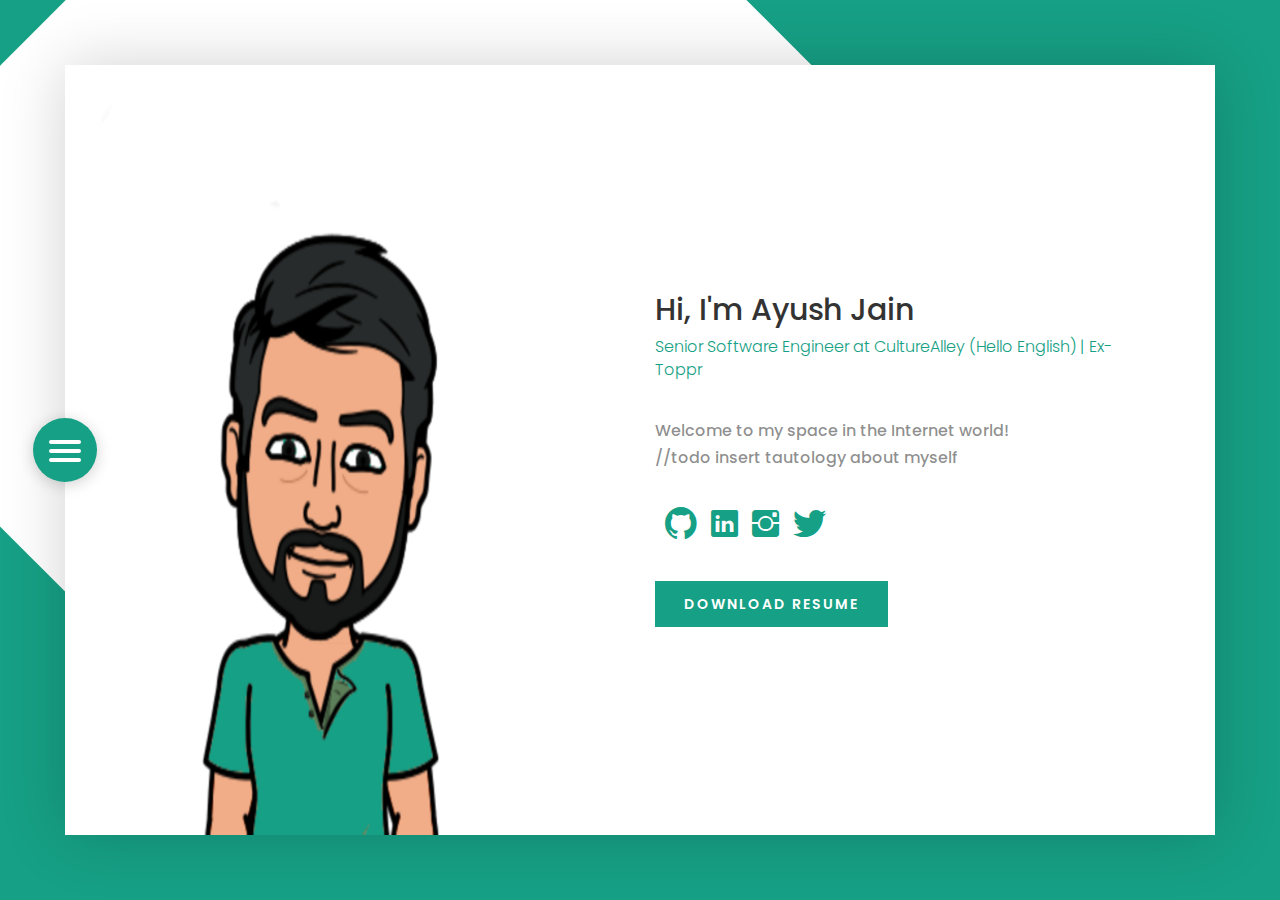
==== commit 788a24d6: "update bio" ====
--- a/index.html
+++ b/index.html
@@ -95,7 +95,7 @@
 						</li>
 
 						<li>
-							<a href='./files/ayush_latex_resume.pdf' data-section='resume' target="_blank" >
+							<a href='./files/ayush_jain_resume.pdf' data-section='resume' target="_blank" >
 								<i class='ion-ios-paper-outline' ></i>
 								<span>Resume</span>
 							</a>
@@ -129,7 +129,7 @@
 									<h2>Hi, I'm Ayush Jain</h2>
 
 									<!--your-summarized explanation-->
-									<span>Senior Software Engineer at CultureAlley(Hello English)</span>
+									<span>Senior Software Engineer at CultureAlley (Hello English) | Ex-Toppr</span>
 
 									<!--your-information-->
 									<p>
@@ -148,7 +148,7 @@
 
 									<!--intro-buttons-->
 									<div class='intro-btns' >
-										<a href='./files/ayush_latex_resume.pdf' class='btn-material section-toggle' target='_blank'>
+										<a href='./files/ayush_jain_resume.pdf' class='btn-material section-toggle' target='_blank'>
 											Download Resume
 										</a>
 									</div>
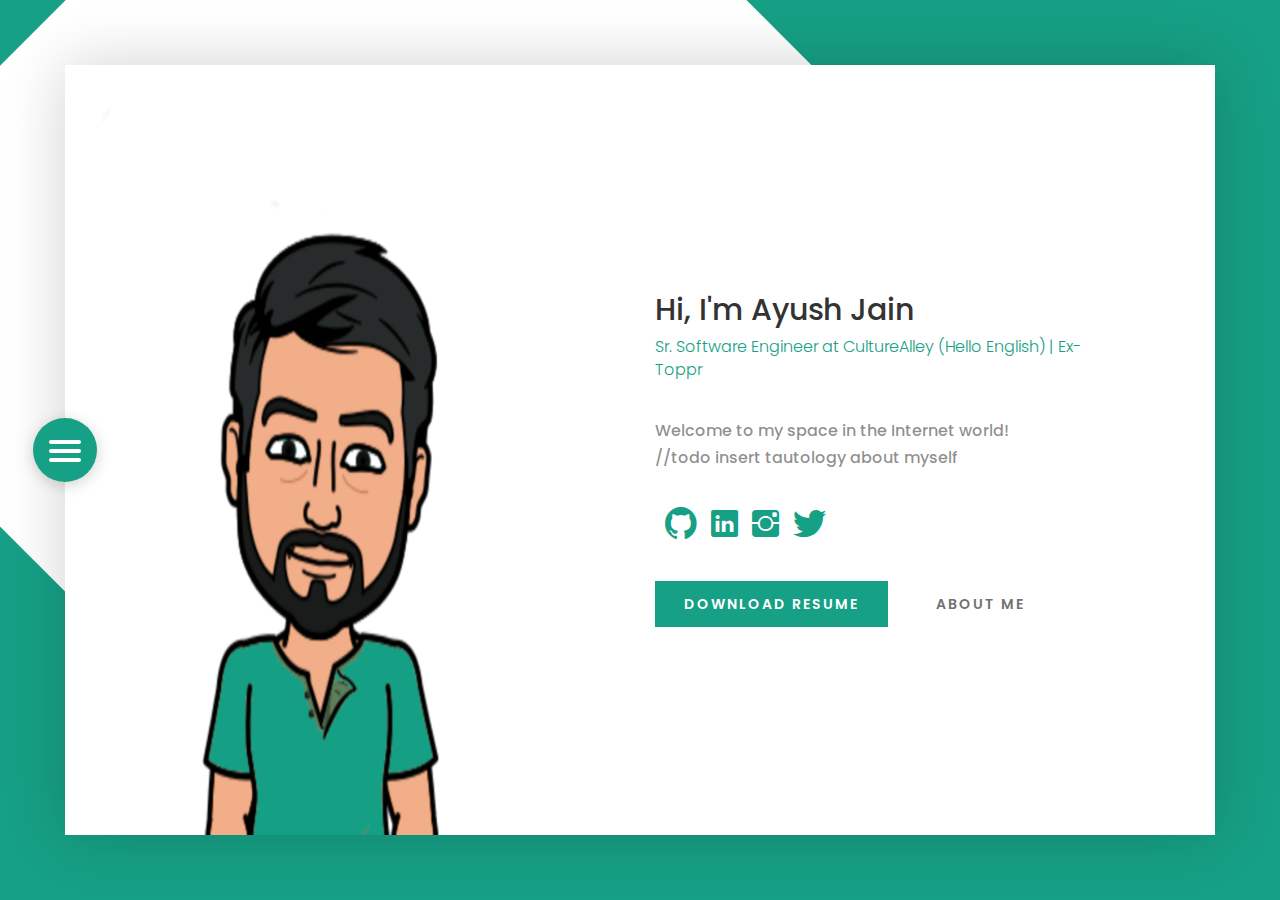
==== commit a17ee98e: "light house audit optimization" ====
--- a/index.html
+++ b/index.html
@@ -1,5 +1,5 @@
 <!DOCTYPE html>
-<html class='no-js' >
+<html class='no-js' lang='en'>
 	<head>
 		<meta charset="utf-8">
 		<meta http-equiv="X-UA-Compatible" content="IE=edge">
@@ -76,19 +76,19 @@
 				<nav class='menu-items' >
 					<ul>
 						<li>
-							<a href='#' data-section='home' >
+							<a href='#home' data-section='home' >
 								<i class='ion-ios-home-outline' ></i>
 								<span>Home</span>
 							</a>
 						</li>
 						<li>
-							<a href='#' data-section='about' >
+							<a href='#about' data-section='about' >
 								<i class='ion-ios-person-outline' ></i>
 								<span>About</span>
 							</a>
 						</li>
 						<li>
-							<a href='#' data-section='experience' >
+							<a href='#experience' data-section='experience' >
 								<i class='ion-ios-briefcase-outline' ></i>
 								<span>Experience</span>
 							</a>
@@ -115,7 +115,7 @@
 
 						<!--your image-->
 						<div class='person-img' >
-							<img src='./img/person.png' alt>
+							<img id = 'profile-pic' alt>
 						</div>
 
 					</div>
@@ -129,7 +129,7 @@
 									<h2>Hi, I'm Ayush Jain</h2>
 
 									<!--your-summarized explanation-->
-									<span>Senior Software Engineer at CultureAlley (Hello English) | Ex-Toppr</span>
+									<span>Sr. Software Engineer at CultureAlley (Hello English) | Ex-Toppr</span>
 
 									<!--your-information-->
 									<p>
@@ -140,16 +140,19 @@
 
                                     <!--social-icons-->
                                    <p>
-                                   <a href='https://github.com/iamayushjain' class='ion-social-github custom-icon' target='_blank'></a>
-                                   <a href='https://linkedin.com/in/ayushjain2911/' class='ion-social-linkedin custom-icon' target='_blank'></a>
-                                   <a href='https://www.instagram.com/iamayushjain/' class='ion-social-instagram custom-icon' target='_blank'></a>
-                                   <a href='https://twitter.com/ayushjain2911/' class='ion-social-twitter custom-icon' target='_blank' ></a>
+                                   <a href='https://github.com/iamayushjain' class='ion-social-github custom-icon' target='_blank' rel="noreferrer"></a>
+                                   <a href='https://linkedin.com/in/ayushjain2911/' class='ion-social-linkedin custom-icon' target='_blank' rel="noreferrer"></a>
+                                   <a href='https://www.instagram.com/iamayushjain/' class='ion-social-instagram custom-icon' target='_blank' rel="noreferrer"></a>
+                                   <a href='https://twitter.com/ayushjain2911/' class='ion-social-twitter custom-icon' target='_blank' rel="noreferrer"></a>
                                    </p>
 
 									<!--intro-buttons-->
 									<div class='intro-btns' >
 										<a href='./files/ayush_jain_resume.pdf' class='btn-material section-toggle' target='_blank'>
 											Download Resume
+										</a>
+										<a href='#about' data-section='about' class='btn-material intro-btn-secondary btn-secondary' >
+											About me
 										</a>
 									</div>
 
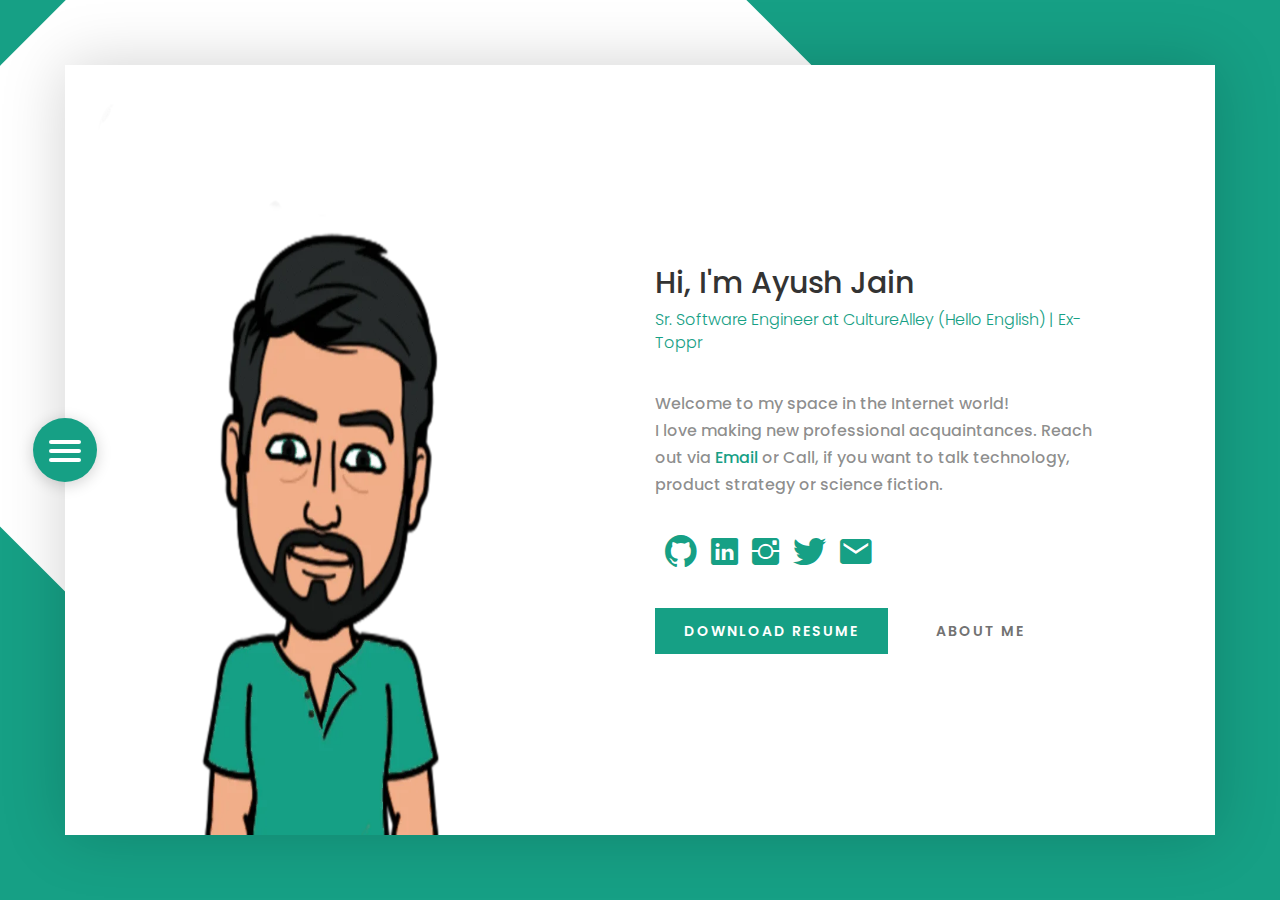
==== commit f032e241: "edit social connections & images" ====
--- a/index.html
+++ b/index.html
@@ -5,7 +5,7 @@
 		<meta http-equiv="X-UA-Compatible" content="IE=edge">
 		<meta name="viewport" content="width=device-width, initial-scale=1">
 		<meta name="description" content="#coder #developer #system_designer #change_maker #geek" />
-		<meta name="keywords" content="coder,developer,system_designer,change_maker,geek" />
+		<meta name="keywords" content="coder,developer,system_designer,change_maker,geek,java_developer" />
 
 		<!--page-title-->
 		<title>Ayush Jain - Software Developer</title>
@@ -135,15 +135,16 @@
 									<p>
 										Welcome to my space in the Internet world!
 										<br>
-										//todo insert tautology about myself
+										I love making new professional acquaintances. Reach out via <a href='mailto: ayushjain2911@gmail.com' target='_blank' rel="noreferrer" title='Email' style = 'color:#16a085;'>Email</a> or Call, if you want to talk technology, product strategy or science fiction.
 									</p>
 
                                     <!--social-icons-->
                                    <p>
-                                   <a href='https://github.com/iamayushjain' class='ion-social-github custom-icon' target='_blank' rel="noreferrer"></a>
-                                   <a href='https://linkedin.com/in/ayushjain2911/' class='ion-social-linkedin custom-icon' target='_blank' rel="noreferrer"></a>
-                                   <a href='https://www.instagram.com/iamayushjain/' class='ion-social-instagram custom-icon' target='_blank' rel="noreferrer"></a>
-                                   <a href='https://twitter.com/ayushjain2911/' class='ion-social-twitter custom-icon' target='_blank' rel="noreferrer"></a>
+                                   <a href='https://github.com/iamayushjain' class='ion-social-github custom-icon' target='_blank' rel="noreferrer" title='Github'></a>
+                                   <a href='https://linkedin.com/in/ayushjain2911/' class='ion-social-linkedin custom-icon' target='_blank' rel="noreferrer" title='Linkedin'></a>
+                                   <a href='https://www.instagram.com/iamayushjain/' class='ion-social-instagram custom-icon' target='_blank' rel="noreferrer" title='Instagram'></a>
+                                   <a href='https://twitter.com/ayushjain2911/' class='ion-social-twitter custom-icon' target='_blank' rel="noreferrer" title='Twitter'></a>
+                                   <a href='mailto: ayushjain2911@gmail.com' class='ion-android-mail custom-icon' target='_blank' rel="noreferrer" title='Email'></a>
                                    </p>
 
 									<!--intro-buttons-->
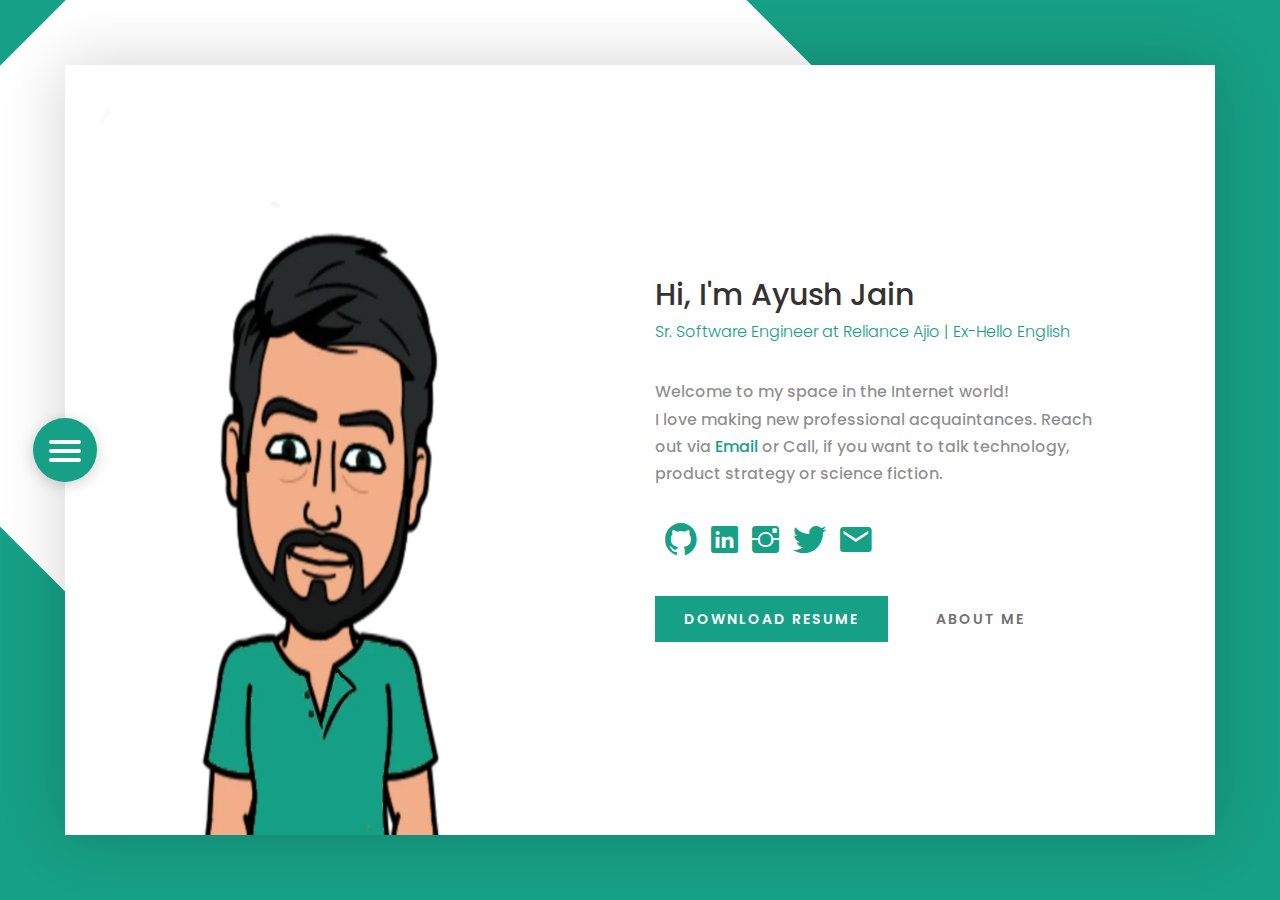
==== commit 4d5f994a: "Update headline" ====
--- a/index.html
+++ b/index.html
@@ -129,7 +129,7 @@
 									<h2>Hi, I'm Ayush Jain</h2>
 
 									<!--your-summarized explanation-->
-									<span>Sr. Software Engineer at CultureAlley (Hello English) | Ex-Toppr</span>
+									<span>Sr. Software Engineer at Reliance Ajio | Ex-Hello English</span>
 
 									<!--your-information-->
 									<p>
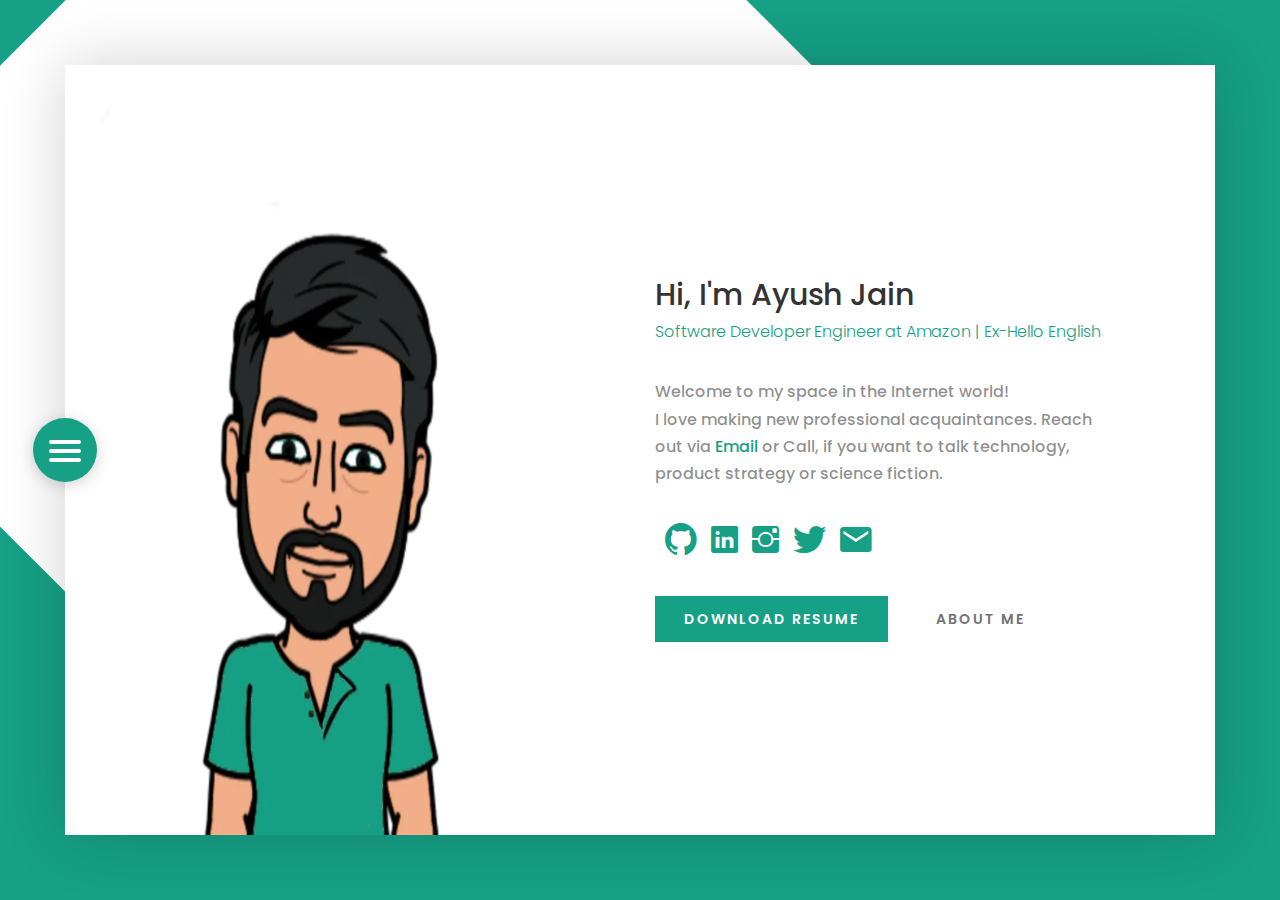
==== commit b112a305: "Update header" ====
--- a/index.html
+++ b/index.html
@@ -129,7 +129,7 @@
 									<h2>Hi, I'm Ayush Jain</h2>
 
 									<!--your-summarized explanation-->
-									<span>Sr. Software Engineer at Reliance Ajio | Ex-Hello English</span>
+									<span>Software Developer Engineer at Amazon | Ex-Hello English</span>
 
 									<!--your-information-->
 									<p>
